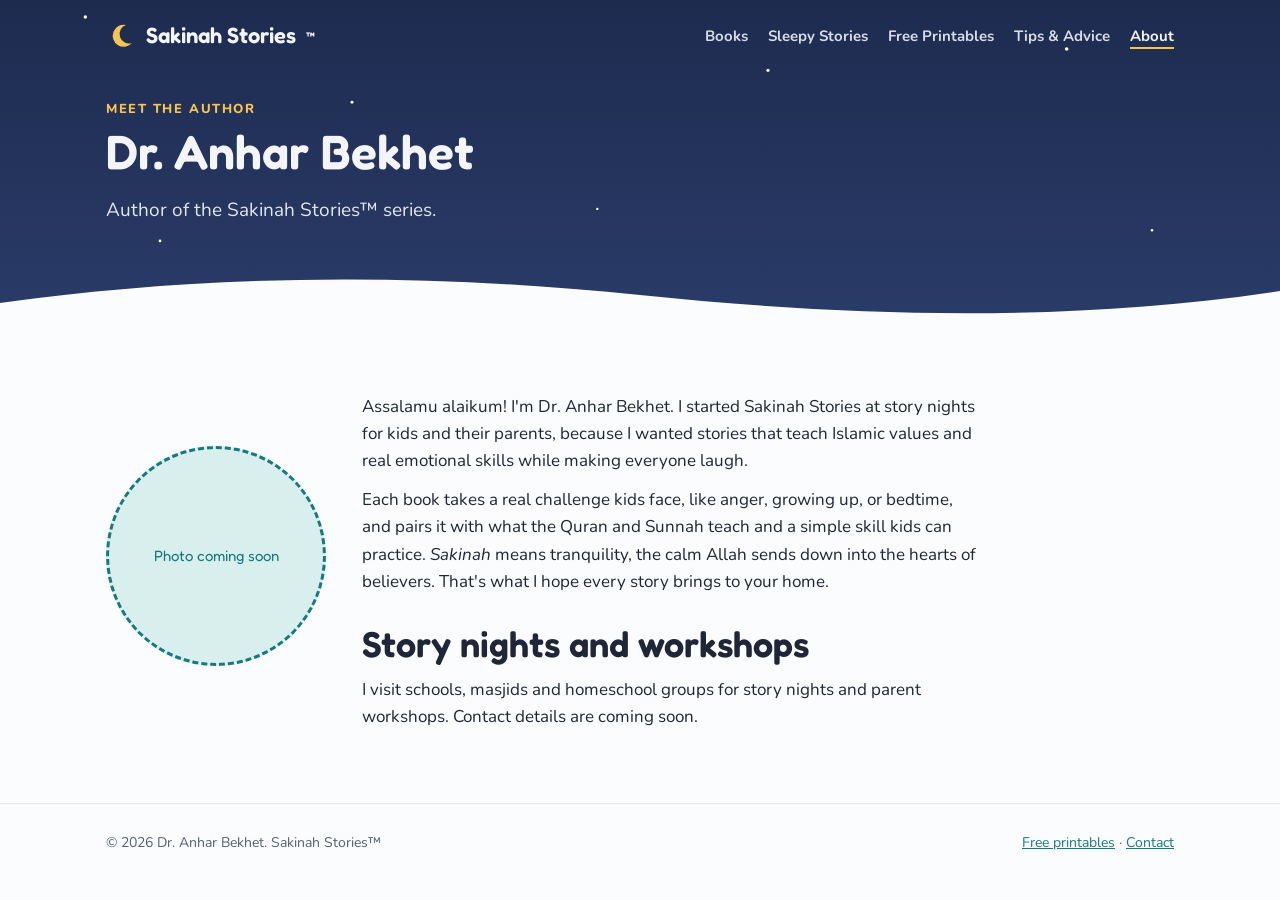
==== about.html @ 6c81b491 "Launch website Co-Authored-By: Claude Opus 5.5 <noreply@anthropic.com> Claude-Session: https://claud" ====
<!doctype html>
<html lang="en">
<head>
<meta charset="utf-8">
<meta name="viewport" content="width=device-width, initial-scale=1">
<title>About | Sakinah Stories™</title>
<meta name="description" content="About Dr. Anhar Bekhet, author of the Sakinah Stories series.">
<meta property="og:title" content="About | Sakinah Stories™">
<meta property="og:description" content="About Dr. Anhar Bekhet, author of the Sakinah Stories series.">
<meta property="og:image" content="images/sammy.jpg">
<link rel="icon" href="images/favicon.svg" type="image/svg+xml">
<link rel="preconnect" href="https://fonts.googleapis.com">
<link rel="preconnect" href="https://fonts.gstatic.com" crossorigin>
<link rel="stylesheet" href="https://fonts.googleapis.com/css2?family=Fredoka:wght@400;500;600&family=Nunito:wght@400;600;700;800&display=swap">
<link rel="stylesheet" href="style.css">
</head>
<body>
<a class="skip" href="#main">Skip to content</a>
<header class="night">
<svg class="stars" aria-hidden="true" viewBox="0 0 1200 520" preserveAspectRatio="xMidYMid slice"><g fill="#fff"><circle class="twinkle" cx="80" cy="120" r="1.6"/><circle class="twinkle" cx="210" cy="60" r="1.2"/><circle class="twinkle" cx="330" cy="200" r="1.4"/><circle class="twinkle" cx="470" cy="90" r="1.8"/><circle class="twinkle" cx="610" cy="40" r="1.2"/><circle class="twinkle" cx="720" cy="170" r="1.5"/><circle class="twinkle" cx="860" cy="70" r="1.3"/><circle class="twinkle" cx="1000" cy="150" r="1.7"/><circle class="twinkle" cx="1120" cy="60" r="1.2"/><circle class="twinkle" cx="560" cy="300" r="1.1"/><circle class="twinkle" cx="150" cy="330" r="1.3"/><circle class="twinkle" cx="1080" cy="320" r="1.2"/></g></svg>
<div class="wrap">
<nav class="top" aria-label="Main">
<a class="logo" href="index.html"><svg width="30" height="30" viewBox="0 0 30 30" aria-hidden="true"><path d="M20 4a11 11 0 1 0 6 18A9 9 0 0 1 20 4z" fill="#f6c453"/></svg> Sakinah Stories<sup>™</sup></a>
<ul><li><a class="l" href="books.html">Books</a></li><li><a class="l" href="sleepy-stories.html">Sleepy Stories</a></li><li><a class="l" href="printables.html">Free Printables</a></li><li><a class="l" href="blog.html">Tips &amp; Advice</a></li><li><a class="l on" href="about.html" aria-current="page">About</a></li></ul>
</nav>
<div class="hero small"><div><p class="eyebrow gold">Meet the author</p><h1>Dr. Anhar Bekhet</h1><p class="lead">Author of the Sakinah Stories™ series.</p></div></div>
</div>
<svg class="hill" viewBox="0 0 1200 60" preserveAspectRatio="none" aria-hidden="true"><path d="M0 60V30C200 0 400 0 600 22S1000 50 1200 18V60z" fill="var(--bg)"/></svg>
</header>
<main id="main">
<section class="block"><div class="wrap about">
<div class="portrait">Photo coming soon</div>
<div class="prose">
<p>Assalamu alaikum! I'm Dr. Anhar Bekhet. I started Sakinah Stories at story nights for kids and their parents, because I wanted stories that teach Islamic values and real emotional skills while making everyone laugh.</p>
<p>Each book takes a real challenge kids face, like anger, growing up, or bedtime, and pairs it with what the Quran and Sunnah teach and a simple skill kids can practice. <em>Sakinah</em> means tranquility, the calm Allah sends down into the hearts of believers. That's what I hope every story brings to your home.</p>
<h2 id="contact">Story nights and workshops</h2>
<p>I visit schools, masjids and homeschool groups for story nights and parent workshops. Contact details are coming soon.</p>
</div></div></section>
</main>
<footer><div class="wrap">
<span>© 2026 Dr. Anhar Bekhet. Sakinah Stories™</span>
<span><a href="printables.html">Free printables</a> · <a href="about.html#contact">Contact</a></span>
</div></footer>
</body>
</html>
---- style.css ----
/* Sakinah Stories website. Night-sky header band, calm daytime page below. */
:root{
  --night:#1d2b4f; --night-2:#2a3c69; --star:#f6c453;
  --teal:#17797e; --teal-soft:#d8efee; --rose:#c94f6d;
  --bg:#fbfcfd; --surface:#ffffff; --ink:#1f2638; --muted:#555e78; --line:#e3e7ef;
  --on-night:#f3f5fb;
  --display:"Fredoka","Trebuchet MS",system-ui,sans-serif;
  --body:"Nunito","Segoe UI",system-ui,sans-serif;
}
@media (prefers-color-scheme:dark){:root{
  --bg:#121829; --surface:#1a2238; --ink:#e9ecf5; --muted:#a3abc4; --line:#2b3552; --teal-soft:#173c45; --teal:#4cc3c4; --rose:#ef8aa2; color-scheme:dark}}
*{box-sizing:border-box}
html{scroll-behavior:smooth}
body{margin:0;background:var(--bg);color:var(--ink);font-family:var(--body);font-size:17px;line-height:1.6}
img{max-width:100%;height:auto;display:block}
h1,h2,h3{font-family:var(--display);line-height:1.15;text-wrap:balance;margin:0}
p{margin:0}
a{color:var(--teal)}
.skip{position:absolute;left:-9999px}
.skip:focus{left:16px;top:16px;z-index:5;background:#fff;color:#000;padding:8px 12px;border-radius:8px}
.wrap{max-width:1100px;margin:0 auto;padding-left:max(16px,env(safe-area-inset-left,0px));padding-right:max(16px,env(safe-area-inset-right,0px))}
.night{background:linear-gradient(180deg,var(--night) 0%,var(--night-2) 100%);color:var(--on-night);position:relative;overflow:hidden}
.stars{position:absolute;inset:0;width:100%;height:100%;pointer-events:none}
nav.top{display:flex;align-items:center;justify-content:space-between;gap:16px;padding-block:18px;flex-wrap:wrap;position:relative}
.logo{font-family:var(--display);font-weight:600;font-size:22px;color:var(--on-night);text-decoration:none;display:flex;align-items:center;gap:10px}
.logo sup{font-size:11px}
nav.top ul{list-style:none;display:flex;gap:6px 20px;margin:0;padding:0;flex-wrap:wrap}
nav.top a.l{color:var(--on-night);text-decoration:none;font-weight:700;font-size:15px;opacity:.88}
nav.top a.l:hover,nav.top a.l:focus-visible,nav.top a.on{opacity:1;text-decoration:underline;text-decoration-color:var(--star);text-underline-offset:6px;text-decoration-thickness:2px}
.hero{display:grid;grid-template-columns:1.15fr .85fr;gap:32px;align-items:center;padding-block:36px 64px;position:relative}
.hero.small{grid-template-columns:1fr;padding-block:28px 48px}
.hero h1{font-size:clamp(34px,5vw,56px);font-weight:600}
.hero.small h1{font-size:clamp(32px,4.4vw,48px);margin-top:4px}
.hero h1 em{font-style:normal;color:var(--star)}
.hero .lead{font-size:19px;margin-top:16px;max-width:56ch;opacity:.92}
.byline{margin-top:10px;font-weight:700;color:var(--star);letter-spacing:.02em}
.btns{display:flex;gap:12px;flex-wrap:wrap;margin-top:26px}
.btn{display:inline-block;align-self:flex-start;font-family:var(--display);font-weight:600;font-size:17px;padding:12px 22px;border-radius:999px;text-decoration:none;border:2px solid transparent}
.btn.gold{background:var(--star);color:#2b2100}
.btn.ghost{border-color:rgba(255,255,255,.5);color:var(--on-night)}
.btn.teal{background:var(--teal);color:#fff}
.btn:focus-visible,a:focus-visible{outline:3px solid var(--rose);outline-offset:2px}
.lantern{width:100%;max-width:380px;justify-self:center}
.hill{display:block;width:100%;height:60px;margin-top:-1px}
section.block{padding-block:48px}
.eyebrow{font-size:13px;font-weight:800;letter-spacing:.12em;text-transform:uppercase;color:var(--teal)}
.eyebrow.gold{color:var(--star)}
.sec-head{display:flex;justify-content:space-between;align-items:end;gap:16px;flex-wrap:wrap;margin-bottom:26px}
.sec-head h2{font-size:clamp(28px,3.4vw,38px);font-weight:600;margin-top:4px}
.sec-head p{color:var(--muted);max-width:52ch}
.books{display:grid;grid-template-columns:repeat(4,1fr);gap:22px}
.book{display:flex;flex-direction:column;gap:12px;min-width:0}
.cover{aspect-ratio:1/1;width:100%;object-fit:cover;border-radius:10px;box-shadow:0 12px 26px -16px rgba(20,30,60,.7)}
.book h3{font-size:18px;font-weight:600}
.book p{color:var(--muted);font-size:15px}
.tag{align-self:flex-start;font-size:12px;font-weight:800;padding:3px 10px;border-radius:999px;background:var(--teal-soft);color:var(--teal)}
.tag.soon{background:transparent;border:1.5px dashed var(--line);color:var(--muted)}
.book-list{display:flex;flex-direction:column;gap:48px}
.book-row{display:grid;grid-template-columns:300px 1fr;gap:36px;align-items:center;scroll-margin-top:24px}
.book-row>div{display:flex;flex-direction:column;gap:12px;min-width:0}
.book-row h2{font-size:clamp(26px,3vw,34px);font-weight:600}
.book-row .ages{font-weight:800;color:var(--rose)}
.book-row p{max-width:62ch}
.price{color:var(--muted);font-size:15px}
.sleepy{background:var(--night);color:var(--on-night);border-radius:24px;padding:40px clamp(20px,4vw,48px);display:grid;grid-template-columns:1fr 1fr;gap:32px;align-items:center}
.sleepy>div:first-child{display:flex;flex-direction:column;gap:12px}
.sleepy h2{font-size:clamp(28px,3.4vw,38px);font-weight:600}
.sleepy p{opacity:.9}
.tracks{display:flex;flex-direction:column;gap:10px}
.track{display:flex;align-items:center;gap:14px;background:rgba(255,255,255,.07);border:1px solid rgba(255,255,255,.12);border-radius:14px;padding:12px 14px}
.play{flex:none;width:42px;height:42px;border-radius:50%;background:var(--star);display:grid;place-items:center;opacity:.75}
.track b{font-family:var(--display);font-weight:500;display:block}
.track span{font-size:14px;opacity:.75}
.track .len{margin-left:auto;font-size:13px;white-space:nowrap}
.prints{display:grid;grid-template-columns:repeat(3,1fr);gap:18px}
.prints.two{grid-template-columns:repeat(2,1fr)}
.print{background:var(--surface);border:1px solid var(--line);border-radius:16px;padding:22px;display:flex;flex-direction:column;gap:8px;min-width:0}
.print h3{font-size:19px;font-weight:600}
.print p{color:var(--muted);font-size:15px;flex:1}
.print .meta{font-size:13px;font-weight:700;color:var(--teal)}
.print .dl{font-weight:800}
.more{margin-top:20px;font-weight:800}
.posts{display:grid;grid-template-columns:repeat(3,1fr);gap:28px}
.post{display:flex;flex-direction:column;gap:8px;border-top:3px solid var(--rose);padding-top:14px;min-width:0}
.post .cat{font-size:13px;font-weight:800;color:var(--rose);text-transform:uppercase;letter-spacing:.08em}
.post h3{font-size:21px;font-weight:600}
.post p{color:var(--muted);font-size:15px}
.soon-note{font-size:13px;font-weight:700;color:var(--muted)}
.about{display:grid;grid-template-columns:220px 1fr;gap:36px;align-items:center}
.portrait{aspect-ratio:1;width:100%;max-width:220px;border-radius:50%;background:var(--teal-soft);display:grid;place-items:center;color:var(--teal);font-family:var(--display);font-size:15px;text-align:center;padding:20px;border:3px dashed var(--teal)}
.about h2{font-size:clamp(26px,3.2vw,36px);font-weight:600;margin-top:4px}
.about p{margin-top:12px;max-width:62ch}
.prose h2{margin-top:28px}
.signup{background:var(--teal-soft);border-radius:24px;padding:36px clamp(20px,4vw,48px);display:grid;grid-template-columns:1fr 1fr;gap:24px;align-items:center}
.signup h2{font-size:clamp(24px,3vw,32px);font-weight:600}
.signup p{color:var(--muted);margin-top:8px}
.signup-soon{font-weight:700}
footer{border-top:1px solid var(--line);margin-top:24px;padding-block:28px;color:var(--muted);font-size:14px}
footer .wrap{display:flex;justify-content:space-between;gap:12px;flex-wrap:wrap}
@media (max-width:860px){
  .hero,.sleepy,.signup{grid-template-columns:1fr}
  .lantern{max-width:240px}
  .books{grid-template-columns:repeat(2,1fr)}
  .prints,.prints.two,.posts{grid-template-columns:1fr}
  .about,.book-row{grid-template-columns:1fr}
  .book-row .cover{max-width:320px}
  .portrait{max-width:160px}
}
@media (prefers-reduced-motion:no-preference){
  .twinkle{animation:tw 3.2s ease-in-out infinite}
  .twinkle:nth-child(2n){animation-delay:1.1s}
  .twinkle:nth-child(3n){animation-delay:2s}
  @keyframes tw{50%{opacity:.25}}
  .glow{animation:gl 4s ease-in-out infinite}
  @keyframes gl{50%{opacity:.55}}
}
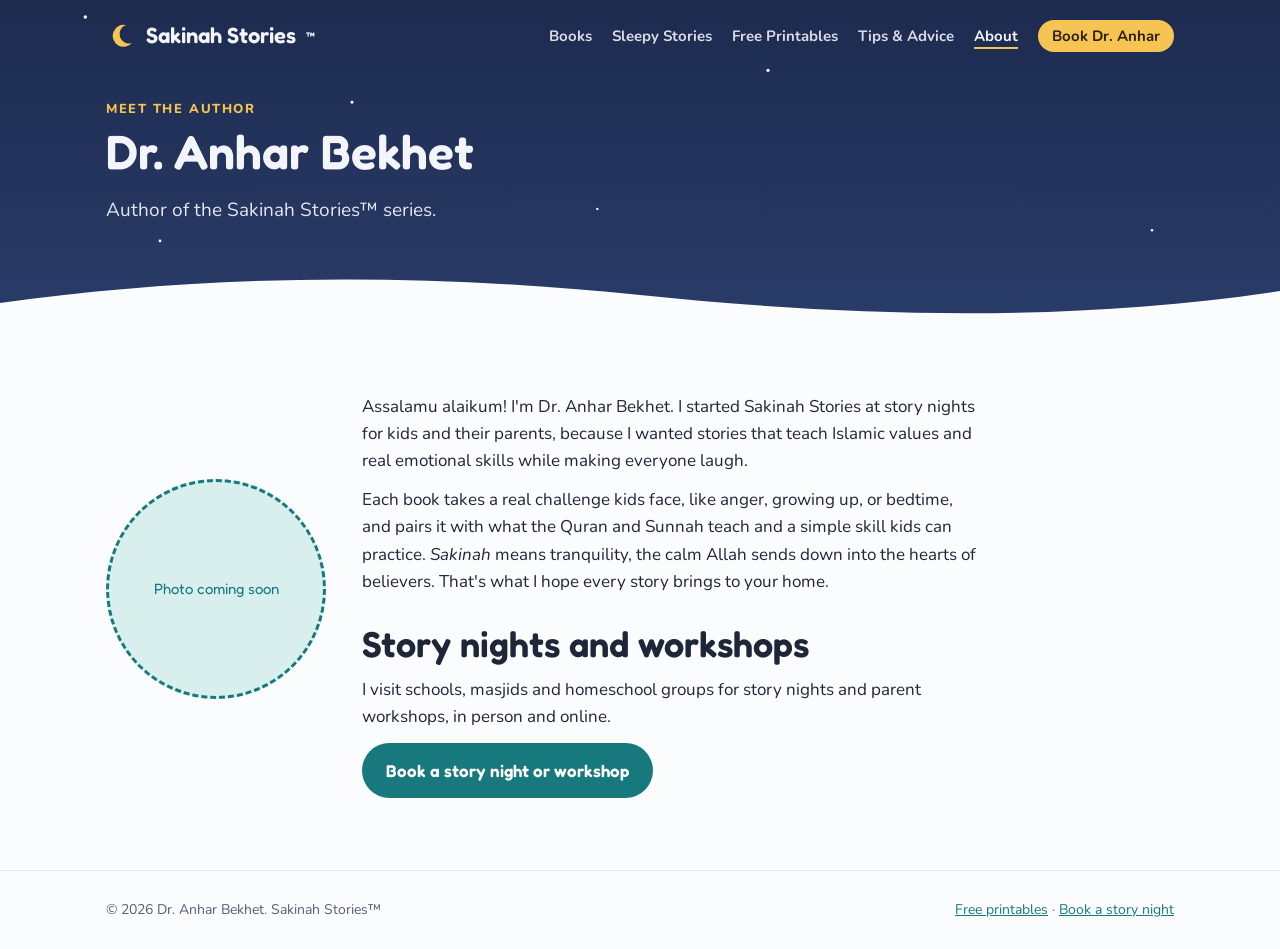
==== commit 8ac8728b: "Add Book Dr. Anhar page and Spotify player Co-Authored-By: Claude Opus 5.5 <noreply@anthropic.com> C" ====
--- a/about.html
+++ b/about.html
@@ -21,7 +21,7 @@
 <div class="wrap">
 <nav class="top" aria-label="Main">
 <a class="logo" href="index.html"><svg width="30" height="30" viewBox="0 0 30 30" aria-hidden="true"><path d="M20 4a11 11 0 1 0 6 18A9 9 0 0 1 20 4z" fill="#f6c453"/></svg> Sakinah Stories<sup>™</sup></a>
-<ul><li><a class="l" href="books.html">Books</a></li><li><a class="l" href="sleepy-stories.html">Sleepy Stories</a></li><li><a class="l" href="printables.html">Free Printables</a></li><li><a class="l" href="blog.html">Tips &amp; Advice</a></li><li><a class="l on" href="about.html" aria-current="page">About</a></li></ul>
+<ul><li><a class="l" href="books.html">Books</a></li><li><a class="l" href="sleepy-stories.html">Sleepy Stories</a></li><li><a class="l" href="printables.html">Free Printables</a></li><li><a class="l" href="blog.html">Tips &amp; Advice</a></li><li><a class="l on" href="about.html" aria-current="page">About</a></li><li><a class="l cta" href="book.html">Book Dr. Anhar</a></li></ul>
 </nav>
 <div class="hero small"><div><p class="eyebrow gold">Meet the author</p><h1>Dr. Anhar Bekhet</h1><p class="lead">Author of the Sakinah Stories™ series.</p></div></div>
 </div>
@@ -34,12 +34,13 @@
 <p>Assalamu alaikum! I'm Dr. Anhar Bekhet. I started Sakinah Stories at story nights for kids and their parents, because I wanted stories that teach Islamic values and real emotional skills while making everyone laugh.</p>
 <p>Each book takes a real challenge kids face, like anger, growing up, or bedtime, and pairs it with what the Quran and Sunnah teach and a simple skill kids can practice. <em>Sakinah</em> means tranquility, the calm Allah sends down into the hearts of believers. That's what I hope every story brings to your home.</p>
 <h2 id="contact">Story nights and workshops</h2>
-<p>I visit schools, masjids and homeschool groups for story nights and parent workshops. Contact details are coming soon.</p>
+<p>I visit schools, masjids and homeschool groups for story nights and parent workshops, in person and online.</p>
+<p><a class="btn teal" href="book.html">Book a story night or workshop</a></p>
 </div></div></section>
 </main>
 <footer><div class="wrap">
 <span>© 2026 Dr. Anhar Bekhet. Sakinah Stories™</span>
-<span><a href="printables.html">Free printables</a> · <a href="about.html#contact">Contact</a></span>
+<span><a href="printables.html">Free printables</a> · <a href="book.html">Book a story night</a></span>
 </div></footer>
 </body>
 </html>
--- a/style.css
+++ b/style.css
@@ -114,3 +114,32 @@
   .glow{animation:gl 4s ease-in-out infinite}
   @keyframes gl{50%{opacity:.55}}
 }
+/* Booking page */
+nav.top a.l.cta{background:var(--star);color:#2b2100;opacity:1;padding:6px 14px;border-radius:999px;text-decoration:none}
+nav.top a.l.cta:hover,nav.top a.l.cta:focus-visible{text-decoration:none;filter:brightness(1.05)}
+.offers{display:grid;grid-template-columns:repeat(2,1fr);gap:20px}
+.offer{background:var(--surface);border:1px solid var(--line);border-radius:16px;padding:24px;display:flex;flex-direction:column;gap:12px;min-width:0}
+.offer h3{font-size:22px;font-weight:600}
+.offer dl{margin:0;display:flex;flex-wrap:wrap;gap:6px 24px;font-size:15px}
+.offer dl div{display:flex;gap:6px}
+.offer dt{font-weight:800;color:var(--teal)}
+.offer dd{margin:0}
+.offer .fits{color:var(--muted);font-size:15px}
+.steps{list-style:none;counter-reset:s;margin:0;padding:0;display:grid;grid-template-columns:repeat(3,1fr);gap:24px}
+.steps li{counter-increment:s;display:flex;flex-direction:column;gap:6px}
+.steps li::before{content:counter(s);font-family:var(--display);font-weight:600;font-size:20px;width:44px;height:44px;border-radius:50%;background:var(--night);color:var(--star);display:grid;place-items:center}
+.steps b{font-family:var(--display);font-weight:600;font-size:19px}
+.steps span{color:var(--muted)}
+.request{background:var(--teal-soft);border-radius:24px;padding:36px clamp(20px,4vw,48px);display:grid;grid-template-columns:.8fr 1.2fr;gap:32px}
+.request-intro{display:flex;flex-direction:column;gap:10px}
+.request h2{font-size:clamp(24px,3vw,32px);font-weight:600}
+.request-intro p{color:var(--muted)}
+.email{color:var(--ink);word-break:break-all}
+.bookform{display:grid;grid-template-columns:1fr 1fr;gap:14px}
+.bookform label{display:flex;flex-direction:column;gap:6px;font-weight:700;font-size:15px;min-width:0}
+.bookform .wide{grid-column:1/-1}
+.bookform input,.bookform select,.bookform textarea{font:inherit;font-weight:400;padding:10px 14px;border-radius:12px;border:1.5px solid var(--line);background:var(--surface);color:var(--ink);width:100%}
+.bookform input:focus-visible,.bookform select:focus-visible,.bookform textarea:focus-visible{outline:3px solid var(--teal);outline-offset:1px}
+.bookform button{grid-column:1/-1;justify-self:start;border:0;cursor:pointer}
+@media (max-width:860px){.offers,.steps,.request,.bookform{grid-template-columns:1fr}}
+.spotify{width:100%;max-width:100%;border:0;border-radius:12px;display:block}
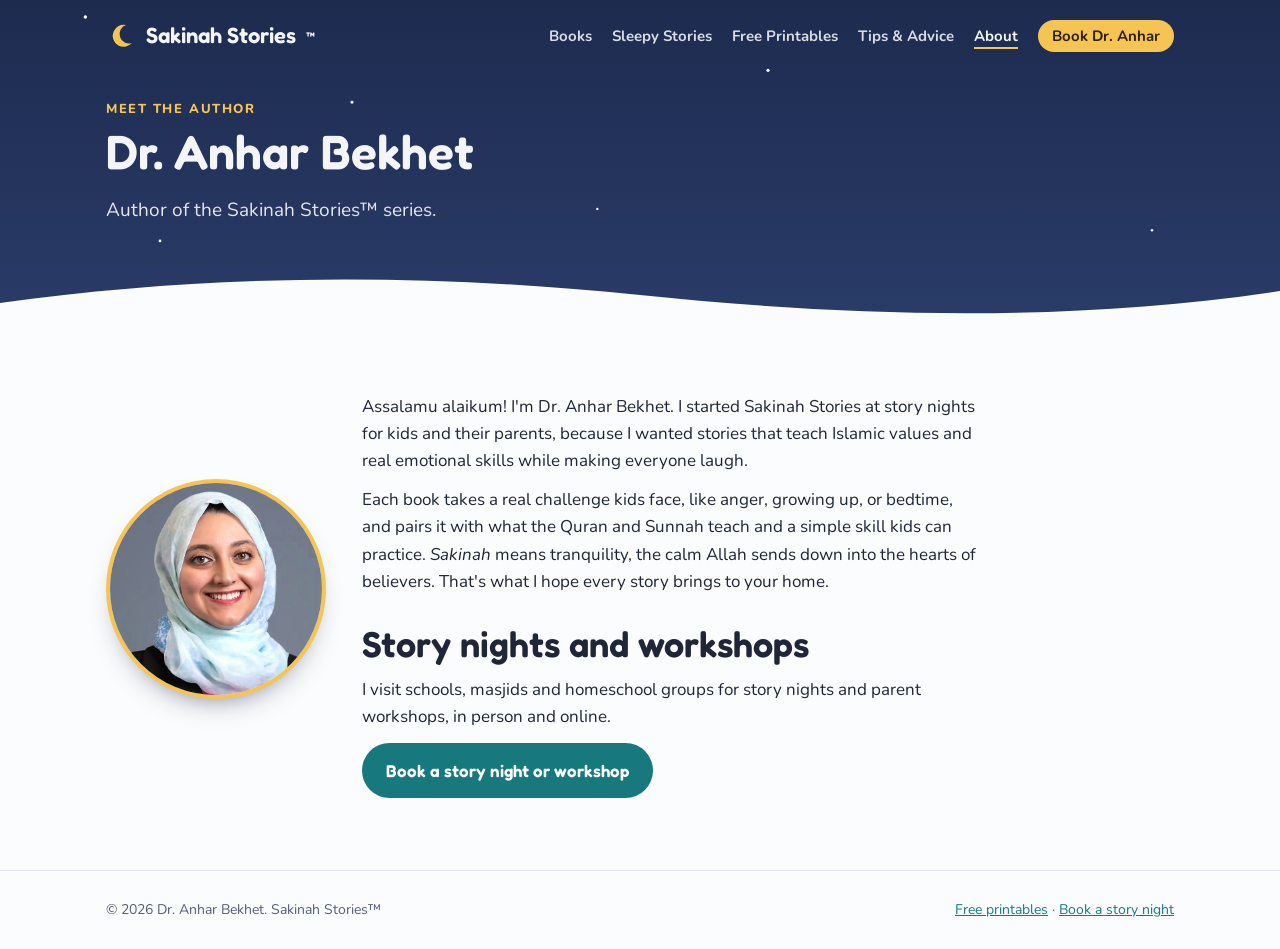
==== commit 87611fb1: "Add author photo Co-Authored-By: Claude Opus 5.5 <noreply@anthropic.com> Claude-Session: https://cla" ====
--- a/about.html
+++ b/about.html
@@ -29,7 +29,7 @@
 </header>
 <main id="main">
 <section class="block"><div class="wrap about">
-<div class="portrait">Photo coming soon</div>
+<img class="portrait" src="images/dr-anhar-bekhet.jpg" alt="Dr. Anhar Bekhet" width="633" height="633">
 <div class="prose">
 <p>Assalamu alaikum! I'm Dr. Anhar Bekhet. I started Sakinah Stories at story nights for kids and their parents, because I wanted stories that teach Islamic values and real emotional skills while making everyone laugh.</p>
 <p>Each book takes a real challenge kids face, like anger, growing up, or bedtime, and pairs it with what the Quran and Sunnah teach and a simple skill kids can practice. <em>Sakinah</em> means tranquility, the calm Allah sends down into the hearts of believers. That's what I hope every story brings to your home.</p>
--- a/style.css
+++ b/style.css
@@ -143,3 +143,4 @@
 .bookform button{grid-column:1/-1;justify-self:start;border:0;cursor:pointer}
 @media (max-width:860px){.offers,.steps,.request,.bookform{grid-template-columns:1fr}}
 .spotify{width:100%;max-width:100%;border:0;border-radius:12px;display:block}
+img.portrait{padding:0;border:4px solid var(--star);object-fit:cover;box-shadow:0 14px 30px -18px rgba(20,30,60,.7)}
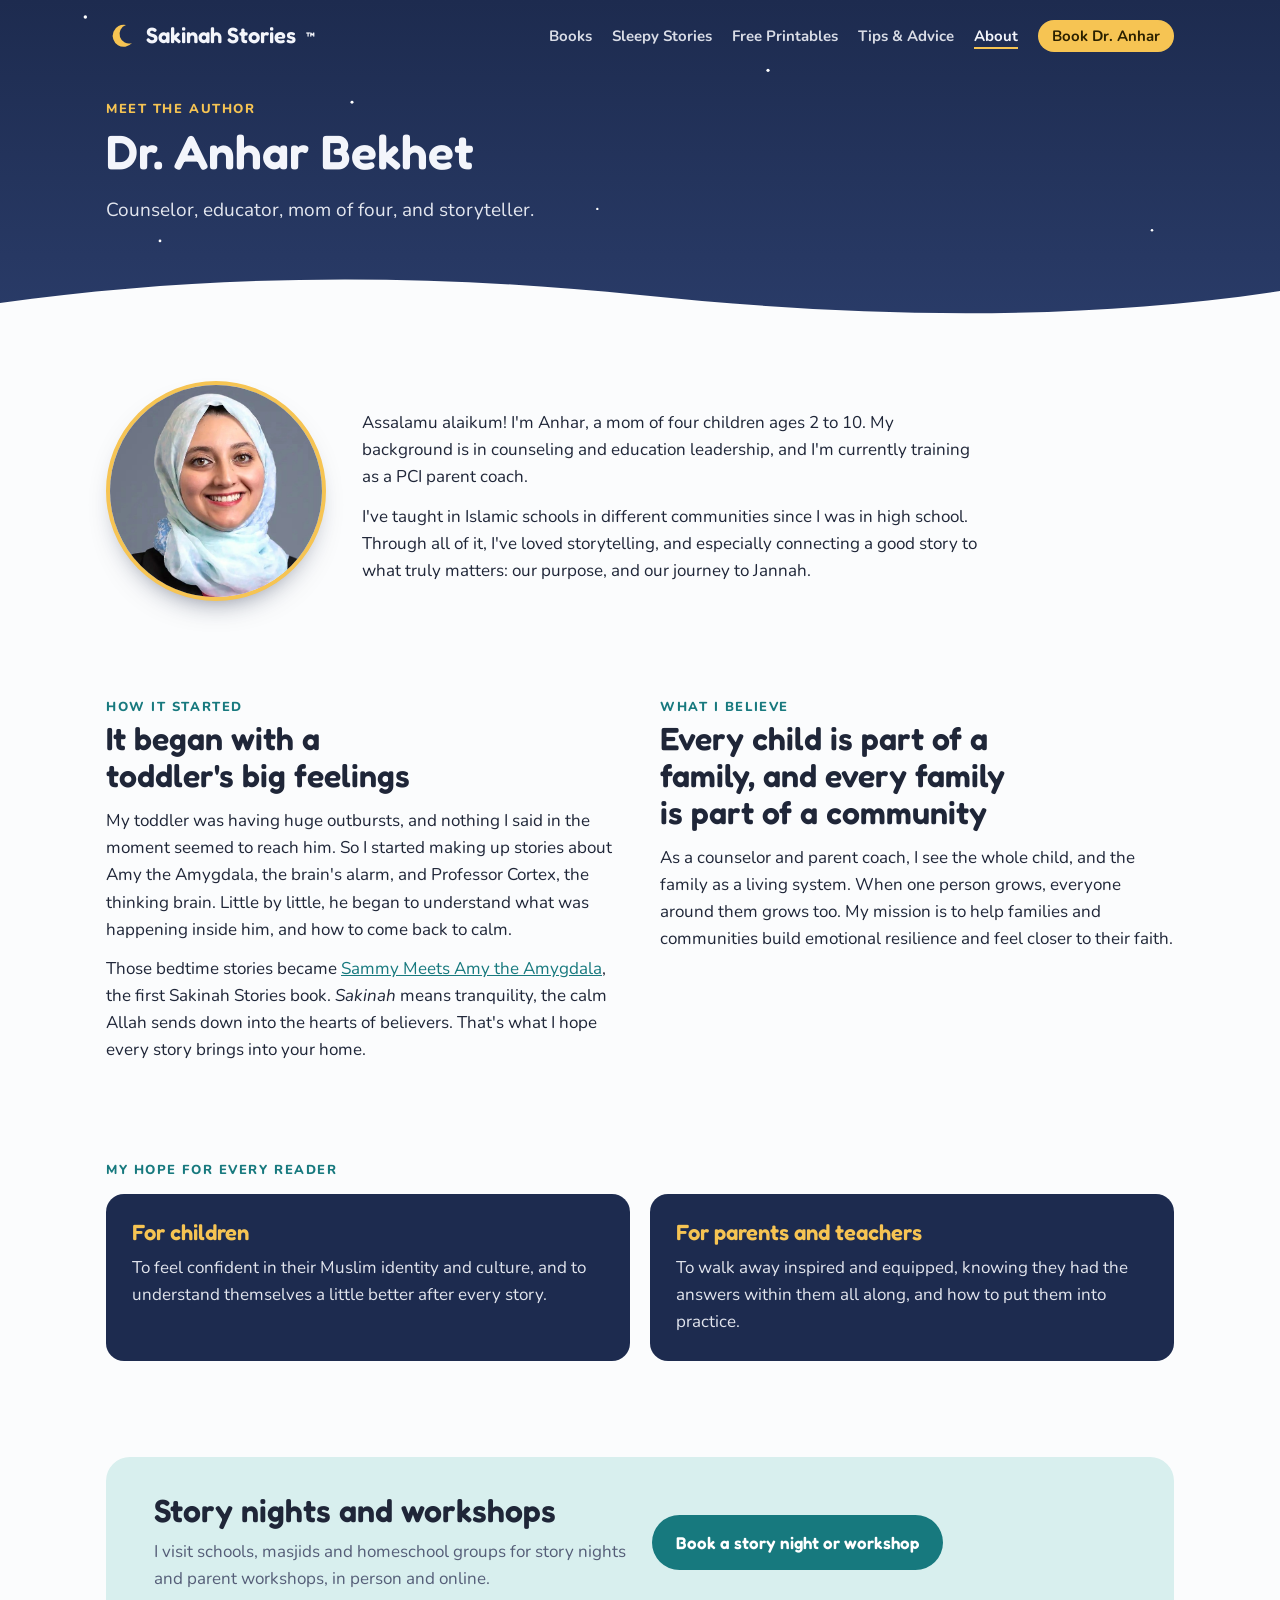
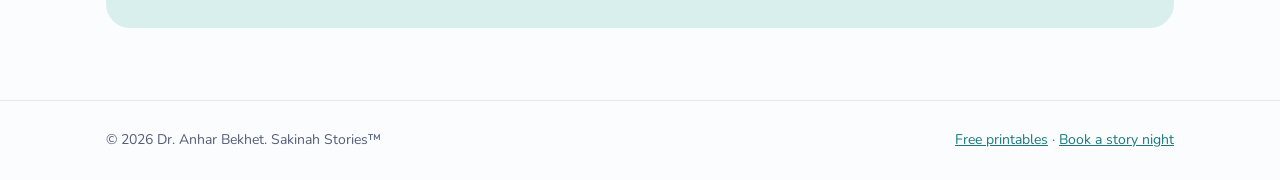
==== commit dbcd4cf3: "New About page; describe Dr. Anhar as counselor and educator Co-Authored-By: Claude Opus 5.5 <norepl" ====
--- a/about.html
+++ b/about.html
@@ -4,9 +4,9 @@
 <meta charset="utf-8">
 <meta name="viewport" content="width=device-width, initial-scale=1">
 <title>About | Sakinah Stories™</title>
-<meta name="description" content="About Dr. Anhar Bekhet, author of the Sakinah Stories series.">
+<meta name="description" content="Meet Dr. Anhar Bekhet: counselor, educator, mom of four and author of the Sakinah Stories series of Islamic children's books.">
 <meta property="og:title" content="About | Sakinah Stories™">
-<meta property="og:description" content="About Dr. Anhar Bekhet, author of the Sakinah Stories series.">
+<meta property="og:description" content="Meet Dr. Anhar Bekhet: counselor, educator, mom of four and author of the Sakinah Stories series of Islamic children's books.">
 <meta property="og:image" content="images/sammy.jpg">
 <link rel="icon" href="images/favicon.svg" type="image/svg+xml">
 <link rel="preconnect" href="https://fonts.googleapis.com">
@@ -23,7 +23,7 @@
 <a class="logo" href="index.html"><svg width="30" height="30" viewBox="0 0 30 30" aria-hidden="true"><path d="M20 4a11 11 0 1 0 6 18A9 9 0 0 1 20 4z" fill="#f6c453"/></svg> Sakinah Stories<sup>™</sup></a>
 <ul><li><a class="l" href="books.html">Books</a></li><li><a class="l" href="sleepy-stories.html">Sleepy Stories</a></li><li><a class="l" href="printables.html">Free Printables</a></li><li><a class="l" href="blog.html">Tips &amp; Advice</a></li><li><a class="l on" href="about.html" aria-current="page">About</a></li><li><a class="l cta" href="book.html">Book Dr. Anhar</a></li></ul>
 </nav>
-<div class="hero small"><div><p class="eyebrow gold">Meet the author</p><h1>Dr. Anhar Bekhet</h1><p class="lead">Author of the Sakinah Stories™ series.</p></div></div>
+<div class="hero small"><div><p class="eyebrow gold">Meet the author</p><h1>Dr. Anhar Bekhet</h1><p class="lead">Counselor, educator, mom of four, and storyteller.</p></div></div>
 </div>
 <svg class="hill" viewBox="0 0 1200 60" preserveAspectRatio="none" aria-hidden="true"><path d="M0 60V30C200 0 400 0 600 22S1000 50 1200 18V60z" fill="var(--bg)"/></svg>
 </header>
@@ -31,11 +31,35 @@
 <section class="block"><div class="wrap about">
 <img class="portrait" src="images/dr-anhar-bekhet.jpg" alt="Dr. Anhar Bekhet" width="633" height="633">
 <div class="prose">
-<p>Assalamu alaikum! I'm Dr. Anhar Bekhet. I started Sakinah Stories at story nights for kids and their parents, because I wanted stories that teach Islamic values and real emotional skills while making everyone laugh.</p>
-<p>Each book takes a real challenge kids face, like anger, growing up, or bedtime, and pairs it with what the Quran and Sunnah teach and a simple skill kids can practice. <em>Sakinah</em> means tranquility, the calm Allah sends down into the hearts of believers. That's what I hope every story brings to your home.</p>
-<h2 id="contact">Story nights and workshops</h2>
-<p>I visit schools, masjids and homeschool groups for story nights and parent workshops, in person and online.</p>
-<p><a class="btn teal" href="book.html">Book a story night or workshop</a></p>
+<p>Assalamu alaikum! I'm Anhar, a mom of four children ages 2 to 10. My background is in counseling and education leadership, and I'm currently training as a PCI parent coach.</p>
+<p>I've taught in Islamic schools in different communities since I was in high school. Through all of it, I've loved storytelling, and especially connecting a good story to what truly matters: our purpose, and our journey to Jannah.</p>
+</div></div></section>
+
+<section class="block"><div class="wrap about-story">
+<div class="prose">
+<p class="eyebrow">How it started</p>
+<h2>It began with a toddler's big feelings</h2>
+<p>My toddler was having huge outbursts, and nothing I said in the moment seemed to reach him. So I started making up stories about Amy the Amygdala, the brain's alarm, and Professor Cortex, the thinking brain. Little by little, he began to understand what was happening inside him, and how to come back to calm.</p>
+<p>Those bedtime stories became <a href="books.html#sammy">Sammy Meets Amy the Amygdala</a>, the first Sakinah Stories book. <em>Sakinah</em> means tranquility, the calm Allah sends down into the hearts of believers. That's what I hope every story brings into your home.</p>
+</div>
+<div class="prose">
+<p class="eyebrow">What I believe</p>
+<h2>Every child is part of a family, and every family is part of a community</h2>
+<p>As a counselor and parent coach, I see the whole child, and the family as a living system. When one person grows, everyone around them grows too. My mission is to help families and communities build emotional resilience and feel closer to their faith.</p>
+</div>
+</div></section>
+
+<section class="block"><div class="wrap">
+<p class="eyebrow">My hope for every reader</p>
+<div class="hopes">
+<div class="hope"><h3>For children</h3><p>To feel confident in their Muslim identity and culture, and to understand themselves a little better after every story.</p></div>
+<div class="hope"><h3>For parents and teachers</h3><p>To walk away inspired and equipped, knowing they had the answers within them all along, and how to put them into practice.</p></div>
+</div>
+</div></section>
+
+<section class="block" id="contact"><div class="wrap"><div class="signup">
+<div><h2>Story nights and workshops</h2><p>I visit schools, masjids and homeschool groups for story nights and parent workshops, in person and online.</p></div>
+<div><a class="btn teal" href="book.html">Book a story night or workshop</a></div>
 </div></div></section>
 </main>
 <footer><div class="wrap">
--- a/style.css
+++ b/style.css
@@ -144,3 +144,13 @@
 @media (max-width:860px){.offers,.steps,.request,.bookform{grid-template-columns:1fr}}
 .spotify{width:100%;max-width:100%;border:0;border-radius:12px;display:block}
 img.portrait{padding:0;border:4px solid var(--star);object-fit:cover;box-shadow:0 14px 30px -18px rgba(20,30,60,.7)}
+/* About page */
+.about-story{display:grid;grid-template-columns:1fr 1fr;gap:40px}
+.about-story h2{font-size:clamp(24px,2.8vw,32px);font-weight:600;margin-top:4px}
+.about-story p{margin-top:12px}
+.about-story .eyebrow{margin-top:0}
+.hopes{display:grid;grid-template-columns:1fr 1fr;gap:20px;margin-top:14px}
+.hope{background:var(--night);color:var(--on-night);border-radius:18px;padding:26px}
+.hope h3{font-size:22px;font-weight:600;color:var(--star)}
+.hope p{margin-top:8px;opacity:.92}
+@media (max-width:860px){.about-story,.hopes{grid-template-columns:1fr}}
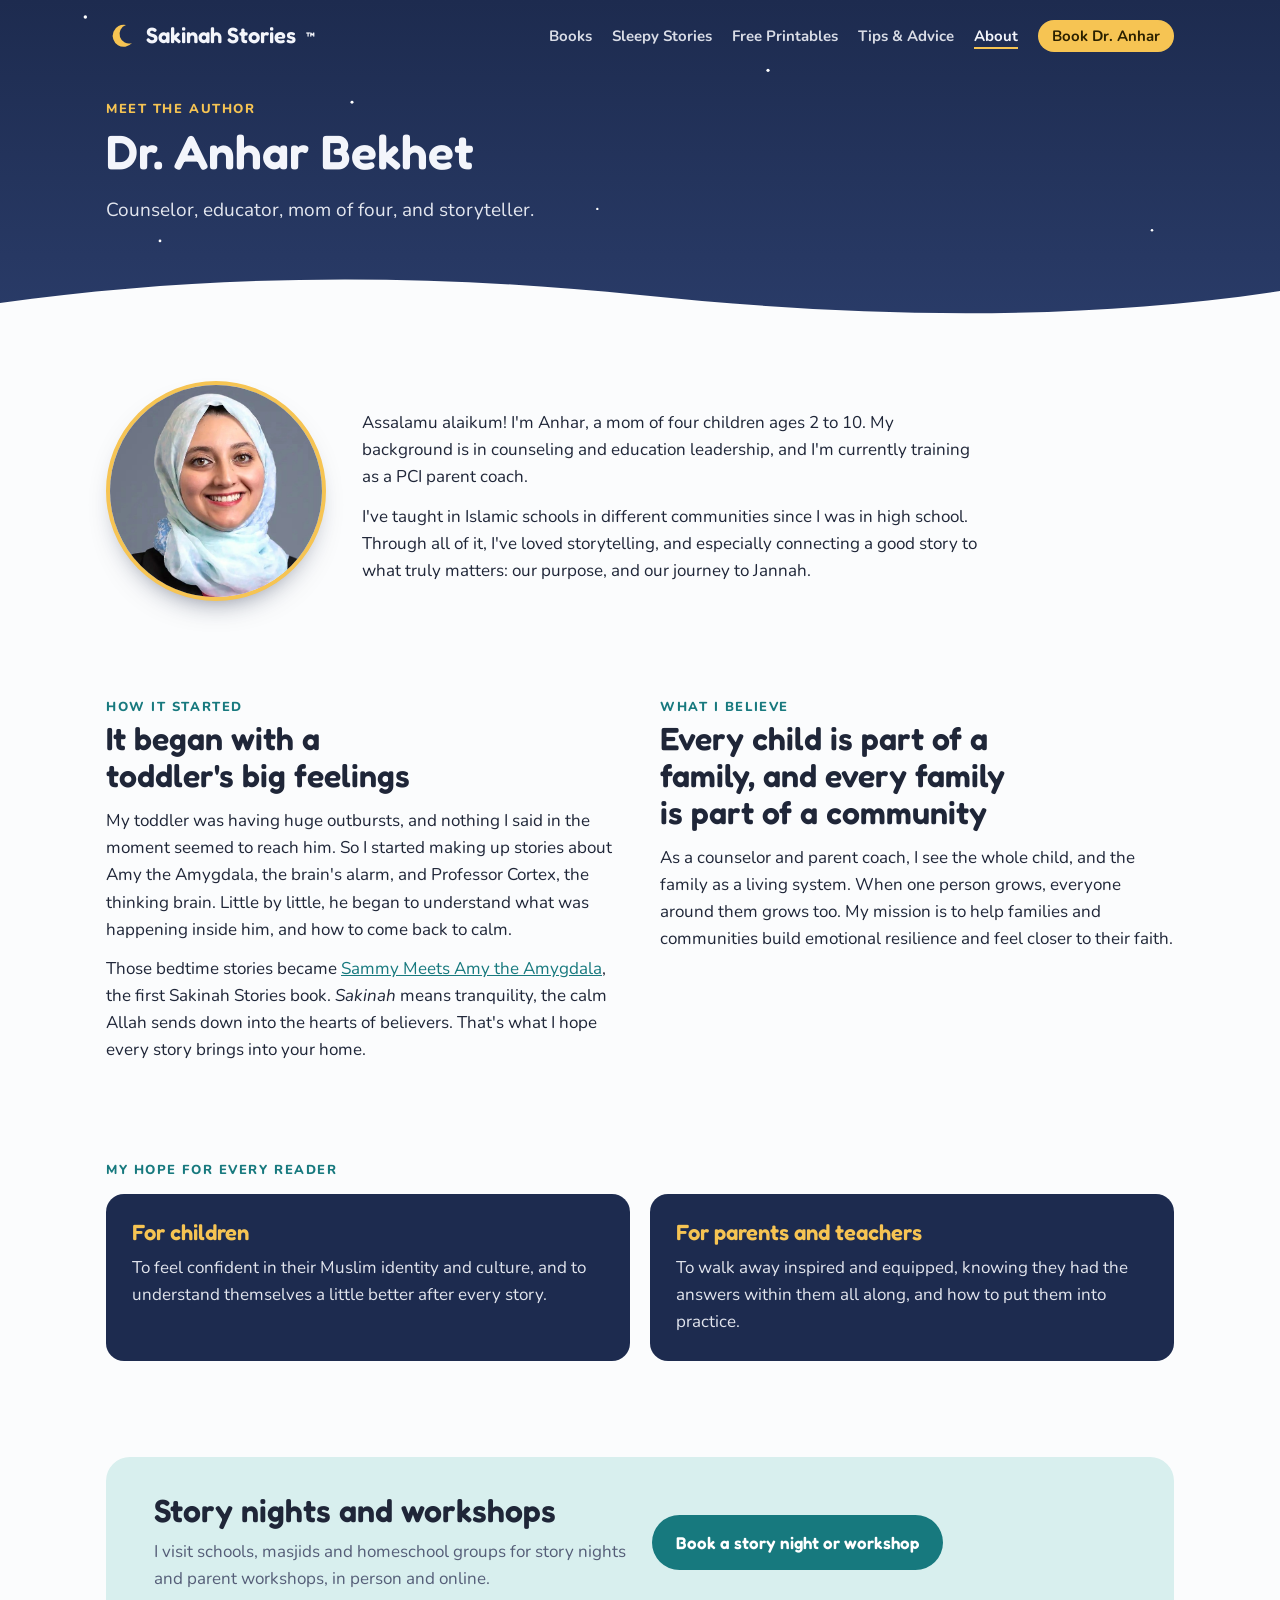
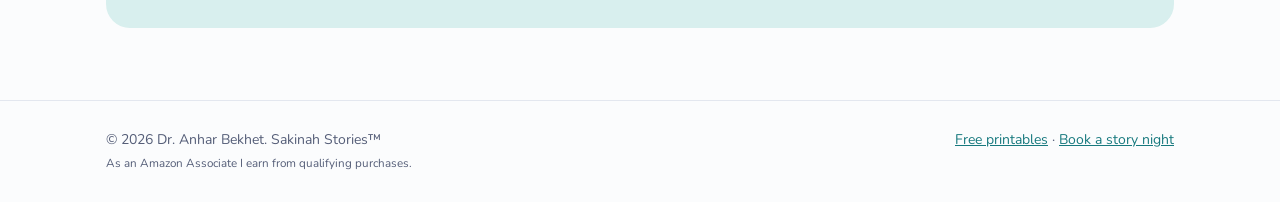
==== commit 84733500: "Amazon affiliate link for Sammy and Associates disclosure Co-Authored-By: Claude Opus 5.5 <noreply@a" ====
--- a/about.html
+++ b/about.html
@@ -63,7 +63,7 @@
 </div></div></section>
 </main>
 <footer><div class="wrap">
-<span>© 2026 Dr. Anhar Bekhet. Sakinah Stories™</span>
+<span>© 2026 Dr. Anhar Bekhet. Sakinah Stories™<br><small>As an Amazon Associate I earn from qualifying purchases.</small></span>
 <span><a href="printables.html">Free printables</a> · <a href="book.html">Book a story night</a></span>
 </div></footer>
 </body>
--- a/style.css
+++ b/style.css
@@ -154,3 +154,17 @@
 .hope h3{font-size:22px;font-weight:600;color:var(--star)}
 .hope p{margin-top:8px;opacity:.92}
 @media (max-width:860px){.about-story,.hopes{grid-template-columns:1fr}}
+/* Read a sample */
+.row-btns{display:flex;flex-wrap:wrap;gap:12px;align-items:center}
+.row-btns .price{flex-basis:100%;order:3}
+.btn.ghost-dark{background:transparent;border-color:var(--teal);color:var(--teal);cursor:pointer;font:inherit;font-family:var(--display);font-weight:600;font-size:17px}
+.sample-link{font-weight:800;font-size:15px}
+dialog.sample{width:min(1100px,calc(100vw - 24px));max-height:calc(100vh - 24px);border:0;border-radius:18px;padding:0;background:var(--surface);color:var(--ink)}
+dialog.sample::backdrop{background:rgba(15,22,42,.75)}
+.sample-head{display:flex;align-items:center;gap:12px;padding:14px 18px;border-bottom:1px solid var(--line);position:sticky;top:0;background:var(--surface)}
+.sample-head b{font-family:var(--display);font-weight:600;font-size:18px}
+.sample-head span{color:var(--muted);font-size:14px}
+.sample-head .close{margin-left:auto;border:0;background:var(--teal-soft);color:var(--ink);width:36px;height:36px;border-radius:50%;font-size:16px;cursor:pointer}
+.pages{display:flex;gap:12px;overflow-x:auto;scroll-snap-type:x mandatory;padding:16px 18px}
+.pages img{flex:none;width:min(480px,80vw);height:auto;scroll-snap-align:start;border-radius:8px;box-shadow:0 6px 18px -10px rgba(20,30,60,.5)}
+.sample-foot{padding:4px 18px 18px;font-weight:700}
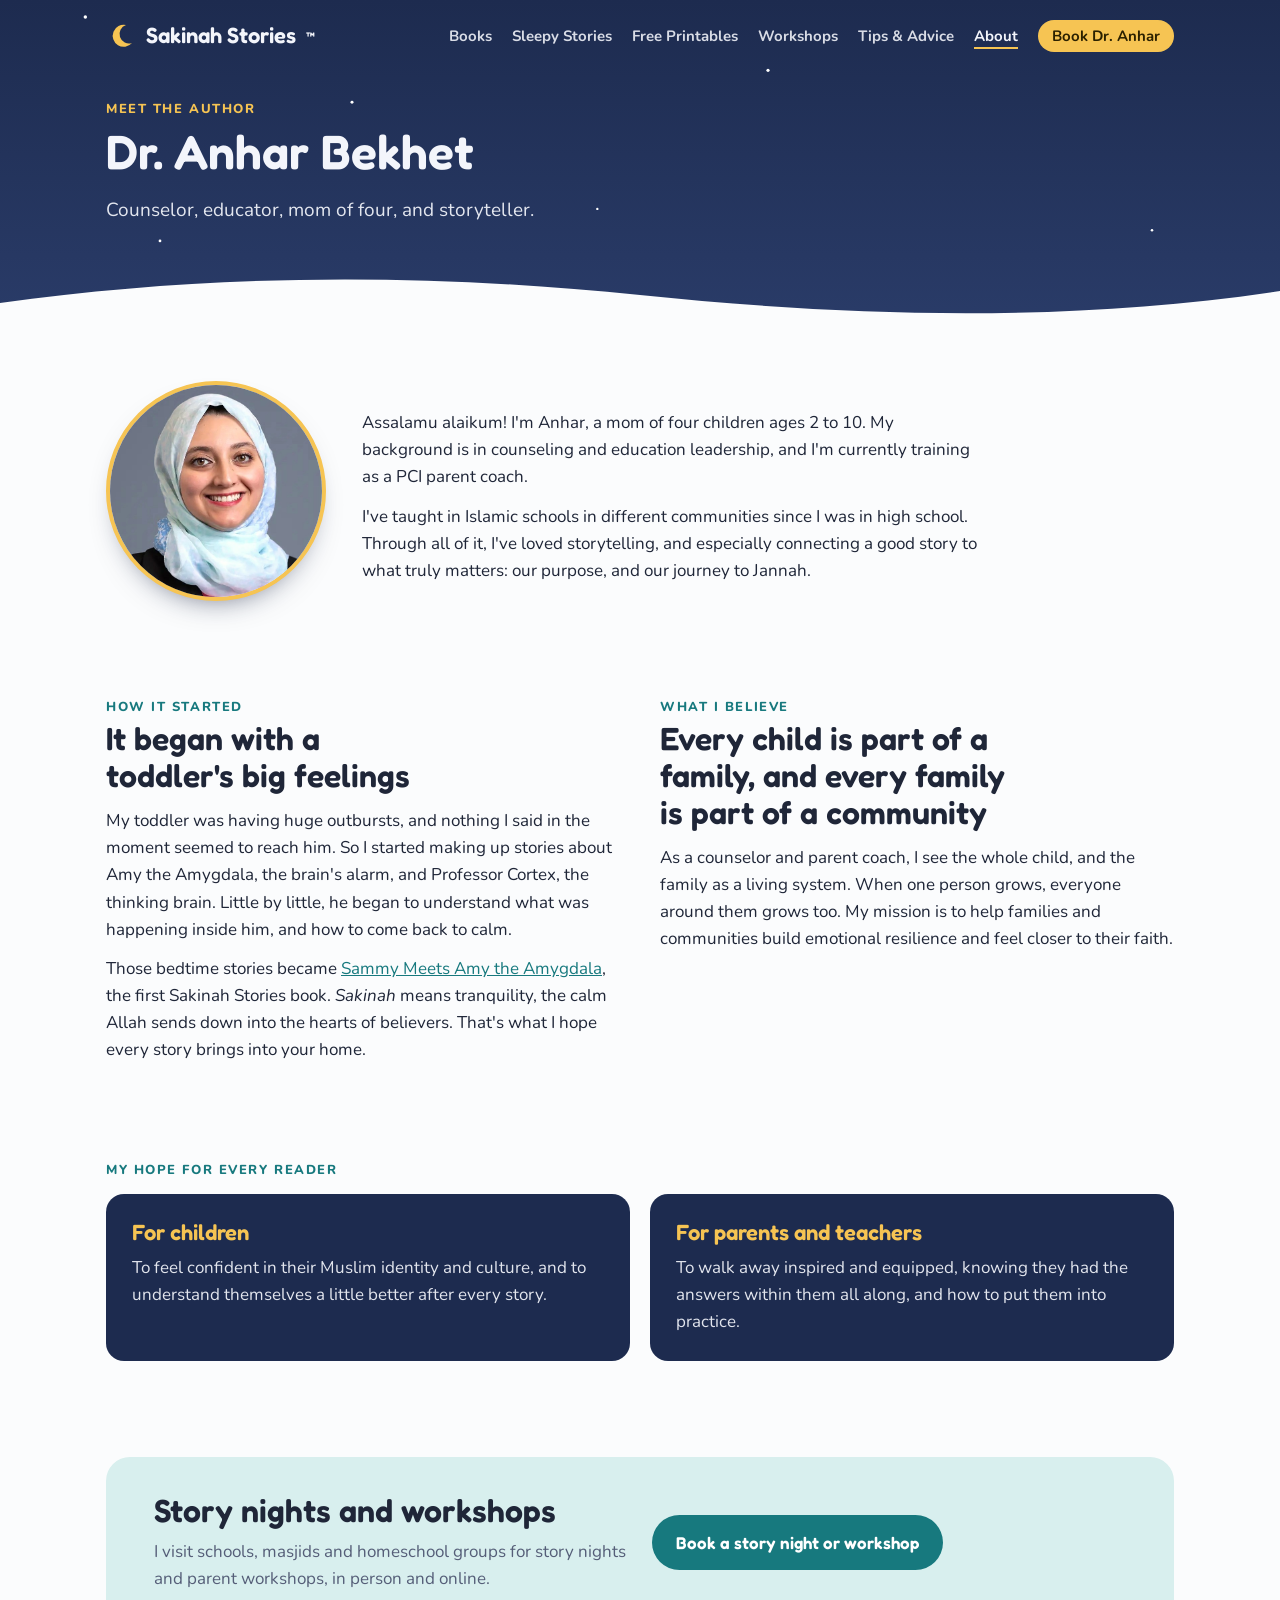
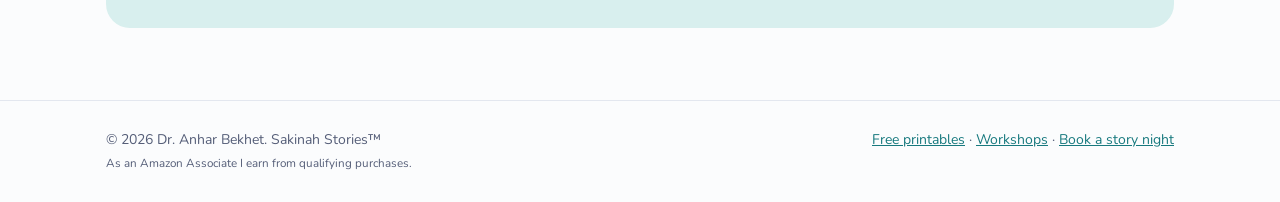
==== commit ca4ab427: "Add vision tagline, three paths and Workshops page Co-Authored-By: Claude Opus 5.5 <noreply@anthropi" ====
--- a/about.html
+++ b/about.html
@@ -21,7 +21,7 @@
 <div class="wrap">
 <nav class="top" aria-label="Main">
 <a class="logo" href="index.html"><svg width="30" height="30" viewBox="0 0 30 30" aria-hidden="true"><path d="M20 4a11 11 0 1 0 6 18A9 9 0 0 1 20 4z" fill="#f6c453"/></svg> Sakinah Stories<sup>™</sup></a>
-<ul><li><a class="l" href="books.html">Books</a></li><li><a class="l" href="sleepy-stories.html">Sleepy Stories</a></li><li><a class="l" href="printables.html">Free Printables</a></li><li><a class="l" href="blog.html">Tips &amp; Advice</a></li><li><a class="l on" href="about.html" aria-current="page">About</a></li><li><a class="l cta" href="book.html">Book Dr. Anhar</a></li></ul>
+<ul><li><a class="l" href="books.html">Books</a></li><li><a class="l" href="sleepy-stories.html">Sleepy Stories</a></li><li><a class="l" href="printables.html">Free Printables</a></li><li><a class="l" href="workshops.html">Workshops</a></li><li><a class="l" href="blog.html">Tips &amp; Advice</a></li><li><a class="l on" href="about.html" aria-current="page">About</a></li><li><a class="l cta" href="book.html">Book Dr. Anhar</a></li></ul>
 </nav>
 <div class="hero small"><div><p class="eyebrow gold">Meet the author</p><h1>Dr. Anhar Bekhet</h1><p class="lead">Counselor, educator, mom of four, and storyteller.</p></div></div>
 </div>
@@ -64,7 +64,7 @@
 </main>
 <footer><div class="wrap">
 <span>© 2026 Dr. Anhar Bekhet. Sakinah Stories™<br><small>As an Amazon Associate I earn from qualifying purchases.</small></span>
-<span><a href="printables.html">Free printables</a> · <a href="book.html">Book a story night</a></span>
+<span><a href="printables.html">Free printables</a> · <a href="workshops.html">Workshops</a> · <a href="book.html">Book a story night</a></span>
 </div></footer>
 </body>
 </html>
--- a/style.css
+++ b/style.css
@@ -48,7 +48,7 @@
 .sec-head{display:flex;justify-content:space-between;align-items:end;gap:16px;flex-wrap:wrap;margin-bottom:26px}
 .sec-head h2{font-size:clamp(28px,3.4vw,38px);font-weight:600;margin-top:4px}
 .sec-head p{color:var(--muted);max-width:52ch}
-.books{display:grid;grid-template-columns:repeat(4,1fr);gap:22px}
+.books{display:grid;grid-template-columns:repeat(auto-fit,minmax(190px,1fr));gap:22px}
 .book{display:flex;flex-direction:column;gap:12px;min-width:0}
 .cover{aspect-ratio:1/1;width:100%;object-fit:cover;border-radius:10px;box-shadow:0 12px 26px -16px rgba(20,30,60,.7)}
 .book h3{font-size:18px;font-weight:600}
@@ -168,3 +168,33 @@
 .pages{display:flex;gap:12px;overflow-x:auto;scroll-snap-type:x mandatory;padding:16px 18px}
 .pages img{flex:none;width:min(480px,80vw);height:auto;scroll-snap-align:start;border-radius:8px;box-shadow:0 6px 18px -10px rgba(20,30,60,.5)}
 .sample-foot{padding:4px 18px 18px;font-weight:700}
+.pages img.tall{width:auto;height:min(72vh,620px);max-width:80vw}
+/* paths + workshops */
+.paths{display:grid;grid-template-columns:repeat(3,1fr);gap:18px}
+.path{background:var(--surface);border:1px solid var(--line);border-radius:16px;padding:24px;display:flex;flex-direction:column;gap:10px;color:var(--ink);text-decoration:none;min-width:0;transition:transform .15s,box-shadow .15s}
+.path:hover,.path:focus-visible{transform:translateY(-2px);box-shadow:0 14px 28px -18px rgba(20,30,60,.5)}
+.path-icon{font-size:30px;line-height:1}
+.path h3{font-size:20px;font-weight:600}
+.path p{color:var(--muted);font-size:15px;flex:1;margin:0}
+.path .go{font-weight:800;color:var(--teal)}
+.stage{scroll-margin-top:24px;margin-bottom:48px}
+.stage:last-child{margin-bottom:0}
+.offer{scroll-margin-top:24px}
+.stage-nav{font-weight:700;margin:0 0 28px}
+.ws-link{font-weight:700}
+.bring-list{margin:0;padding-left:20px;display:grid;gap:10px;font-size:17px}
+.small-note{font-size:14px;opacity:.85}
+@media (max-width:860px){.paths{grid-template-columns:1fr}}
+.workshops{display:grid;grid-template-columns:repeat(2,1fr);gap:24px}
+.workshop{background:var(--surface);border:1px solid var(--line);border-radius:18px;padding:28px;display:flex;flex-direction:column;gap:12px;min-width:0;scroll-margin-top:24px}
+.workshop h2{font-size:clamp(24px,2.6vw,30px);font-weight:600;margin:0}
+.workshop h3{font-size:18px;font-weight:600;margin:6px 0 0}
+.workshop .eyebrow{margin:0;color:var(--rose)}
+.workshop dl{margin:0;display:grid;gap:4px;font-size:15px}
+.workshop dl div{display:flex;gap:8px;flex-wrap:wrap}
+.workshop dt{font-weight:800;color:var(--teal)}
+.workshop dd{margin:0}
+.workshop ul{margin:0;padding-left:20px;display:grid;gap:6px}
+.workshop .fits{color:var(--muted);font-size:15px;margin-top:auto}
+.workshop .btn{align-self:flex-start}
+@media (max-width:860px){.workshops{grid-template-columns:1fr}}
